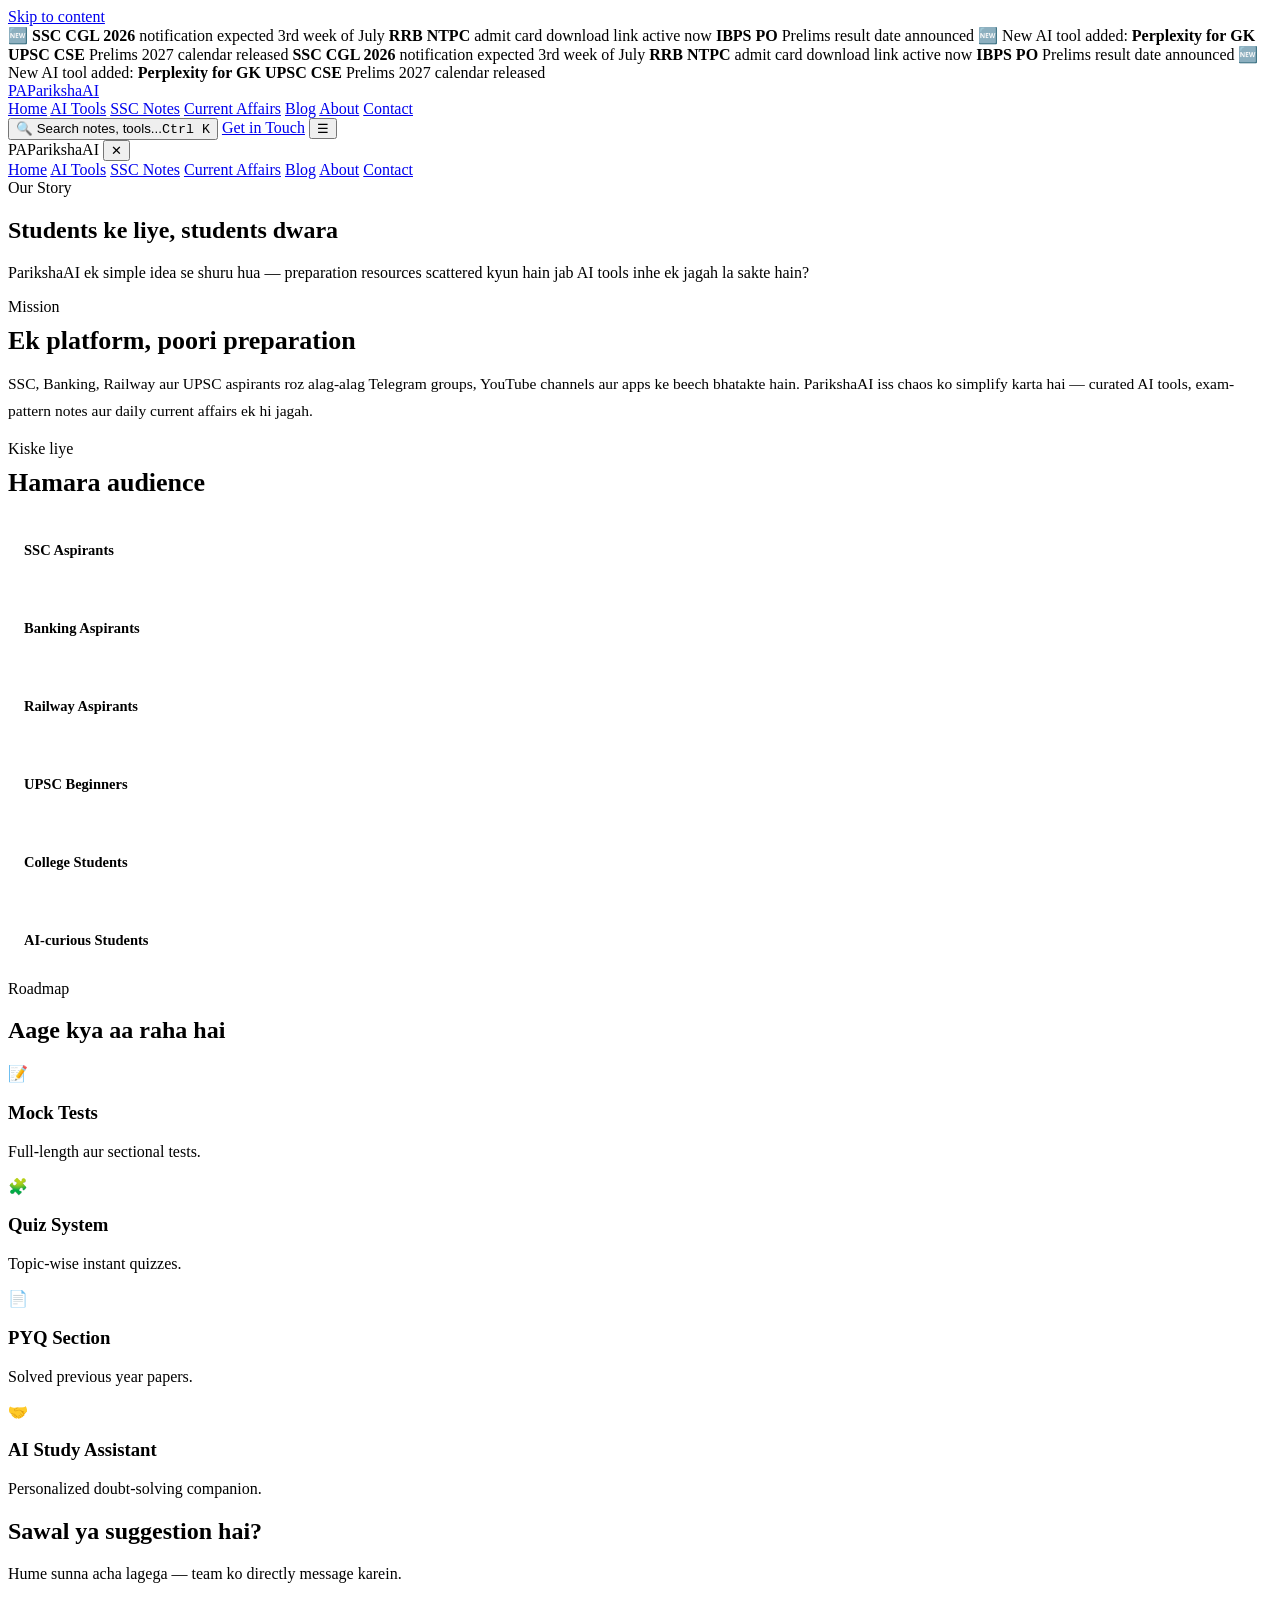
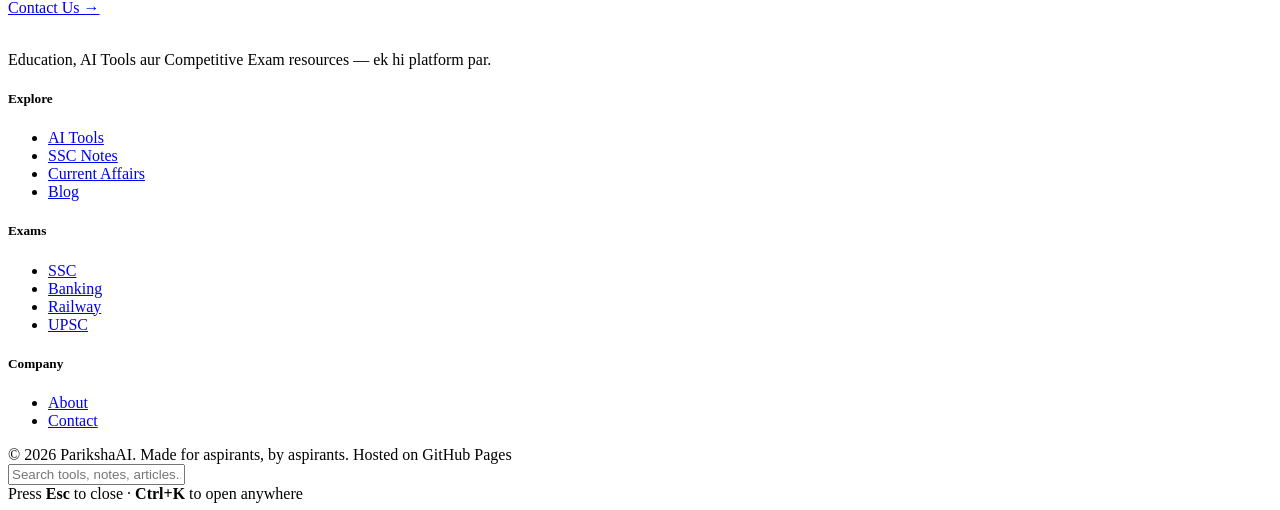
==== about.html @ e22d0820 "Add files via upload" ====
<!doctype html>
<html lang="en">
<head>
<meta charset="UTF-8">
<meta name="viewport" content="width=device-width, initial-scale=1.0">
<title>About — ParikshaAI</title>
<meta name="description" content="ParikshaAI ke baare me — mission, target audience aur roadmap.">
<link rel="preconnect" href="https://fonts.googleapis.com">
<link href="https://fonts.googleapis.com/css2?family=Space+Grotesk:wght@500;600;700&family=Inter:wght@400;500;600;700&family=JetBrains+Mono:wght@400;500;600&display=swap" rel="stylesheet">
<link rel="stylesheet" href="css/style.css">
</head>
<body>
<a href="#main" class="skip-link">Skip to content</a>

<div class="ticker" aria-label="Exam alerts ticker">
  <div class="ticker-track">
    <span class="ticker-item tag-new">🆕 <b>SSC CGL 2026</b> notification expected 3rd week of July</span>
    <span class="ticker-item"><b>RRB NTPC</b> admit card download link active now</span>
    <span class="ticker-item"><b>IBPS PO</b> Prelims result date announced</span>
    <span class="ticker-item tag-new">🆕 New AI tool added: <b>Perplexity for GK</b></span>
    <span class="ticker-item"><b>UPSC CSE</b> Prelims 2027 calendar released</span>
    <span class="ticker-item"><b>SSC CGL 2026</b> notification expected 3rd week of July</span>
    <span class="ticker-item"><b>RRB NTPC</b> admit card download link active now</span>
    <span class="ticker-item"><b>IBPS PO</b> Prelims result date announced</span>
    <span class="ticker-item tag-new">🆕 New AI tool added: <b>Perplexity for GK</b></span>
    <span class="ticker-item"><b>UPSC CSE</b> Prelims 2027 calendar released</span>
  </div>
</div>

<header class="site-header">
  <nav class="nav">
    <a href="index.html" class="brand"><span class="brand-mark">PA</span>ParikshaAI</a>
    <div class="nav-links">
      <a href="index.html">Home</a>
      <a href="ai-tools.html">AI Tools</a>
      <a href="notes.html">SSC Notes</a>
      <a href="current-affairs.html">Current Affairs</a>
      <a href="blog.html">Blog</a>
      <a href="about.html" class="active">About</a>
      <a href="contact.html">Contact</a>
    </div>
    <div class="nav-actions">
      <button class="search-trigger" data-search-open>🔍 Search notes, tools...<kbd>Ctrl K</kbd></button>
      <a href="contact.html" class="btn btn-primary">Get in Touch</a>
      <button class="menu-toggle" aria-label="Open menu">☰</button>
    </div>
  </nav>
</header>

<div class="mobile-drawer">
  <div class="mobile-drawer-head">
    <span class="brand"><span class="brand-mark">PA</span>ParikshaAI</span>
    <button class="mobile-drawer-close btn btn-ghost" aria-label="Close menu">✕</button>
  </div>
  <a href="index.html">Home</a>
  <a href="ai-tools.html">AI Tools</a>
  <a href="notes.html">SSC Notes</a>
  <a href="current-affairs.html">Current Affairs</a>
  <a href="blog.html">Blog</a>
  <a href="about.html">About</a>
  <a href="contact.html">Contact</a>
</div>

<main id="main">
  <section class="page-hero">
    <div class="wrap">
      <div class="eyebrow">Our Story</div>
      <h1>Students ke liye, students dwara</h1>
      <p>ParikshaAI ek simple idea se shuru hua — preparation resources scattered kyun hain jab AI tools inhe ek jagah la sakte hain?</p>
    </div>
  </section>

  <section class="section">
    <div class="wrap">
      <div class="grid grid-2" style="align-items:flex-start;">
        <div>
          <div class="eyebrow">Mission</div>
          <h2 style="margin:10px 0 14px; font-size:26px;">Ek platform, poori preparation</h2>
          <p style="color:var(--ink-60); line-height:1.7; font-size:15.5px;">
            SSC, Banking, Railway aur UPSC aspirants roz alag-alag Telegram groups, YouTube channels aur apps ke beech bhatakte hain. ParikshaAI iss chaos ko simplify karta hai — curated AI tools, exam-pattern notes aur daily current affairs ek hi jagah.
          </p>
        </div>
        <div>
          <div class="eyebrow">Kiske liye</div>
          <h2 style="margin:10px 0 14px; font-size:26px;">Hamara audience</h2>
          <div class="grid grid-2" style="gap:12px;">
            <div class="card" style="padding:16px;"><h3 style="font-size:14.5px;">SSC Aspirants</h3></div>
            <div class="card" style="padding:16px;"><h3 style="font-size:14.5px;">Banking Aspirants</h3></div>
            <div class="card" style="padding:16px;"><h3 style="font-size:14.5px;">Railway Aspirants</h3></div>
            <div class="card" style="padding:16px;"><h3 style="font-size:14.5px;">UPSC Beginners</h3></div>
            <div class="card" style="padding:16px;"><h3 style="font-size:14.5px;">College Students</h3></div>
            <div class="card" style="padding:16px;"><h3 style="font-size:14.5px;">AI-curious Students</h3></div>
          </div>
        </div>
      </div>
    </div>
  </section>

  <section class="section section-alt">
    <div class="wrap">
      <div class="section-head">
        <div>
          <div class="eyebrow">Roadmap</div>
          <h2>Aage kya aa raha hai</h2>
        </div>
      </div>
      <div class="grid grid-4">
        <div class="card"><div class="card-icon">📝</div><h3>Mock Tests</h3><p>Full-length aur sectional tests.</p></div>
        <div class="card"><div class="card-icon">🧩</div><h3>Quiz System</h3><p>Topic-wise instant quizzes.</p></div>
        <div class="card"><div class="card-icon">📄</div><h3>PYQ Section</h3><p>Solved previous year papers.</p></div>
        <div class="card"><div class="card-icon">🤝</div><h3>AI Study Assistant</h3><p>Personalized doubt-solving companion.</p></div>
      </div>
    </div>
  </section>

  <section class="section-tight">
    <div class="wrap">
      <div class="cta-band">
        <div>
          <h2>Sawal ya suggestion hai?</h2>
          <p>Hume sunna acha lagega — team ko directly message karein.</p>
        </div>
        <a href="contact.html" class="btn btn-primary">Contact Us →</a>
      </div>
    </div>
  </section>
</main>

<footer class="site-footer">
  <div class="wrap">
    <div class="footer-grid">
      <div class="footer-brand">
        <span class="brand" style="color:#fff;"><span class="brand-mark">PA</span>ParikshaAI</span>
        <p>Education, AI Tools aur Competitive Exam resources — ek hi platform par.</p>
      </div>
      <div><h5>Explore</h5><ul>
        <li><a href="ai-tools.html">AI Tools</a></li>
        <li><a href="notes.html">SSC Notes</a></li>
        <li><a href="current-affairs.html">Current Affairs</a></li>
        <li><a href="blog.html">Blog</a></li>
      </ul></div>
      <div><h5>Exams</h5><ul>
        <li><a href="notes.html">SSC</a></li>
        <li><a href="notes.html">Banking</a></li>
        <li><a href="notes.html">Railway</a></li>
        <li><a href="notes.html">UPSC</a></li>
      </ul></div>
      <div><h5>Company</h5><ul>
        <li><a href="about.html">About</a></li>
        <li><a href="contact.html">Contact</a></li>
      </ul></div>
    </div>
    <div class="footer-bottom">
      <span>© 2026 ParikshaAI. Made for aspirants, by aspirants.</span>
      <span>Hosted on GitHub Pages</span>
    </div>
  </div>
</footer>

<div class="search-modal">
  <div class="search-box">
    <input type="text" placeholder="Search tools, notes, articles..." aria-label="Search">
    <div class="search-results"></div>
    <div class="search-hint">Press <strong>Esc</strong> to close · <strong>Ctrl+K</strong> to open anywhere</div>
    <button class="search-close" style="display:none;">close</button>
  </div>
</div>

<script src="js/main.js"></script>
</body>
</html>
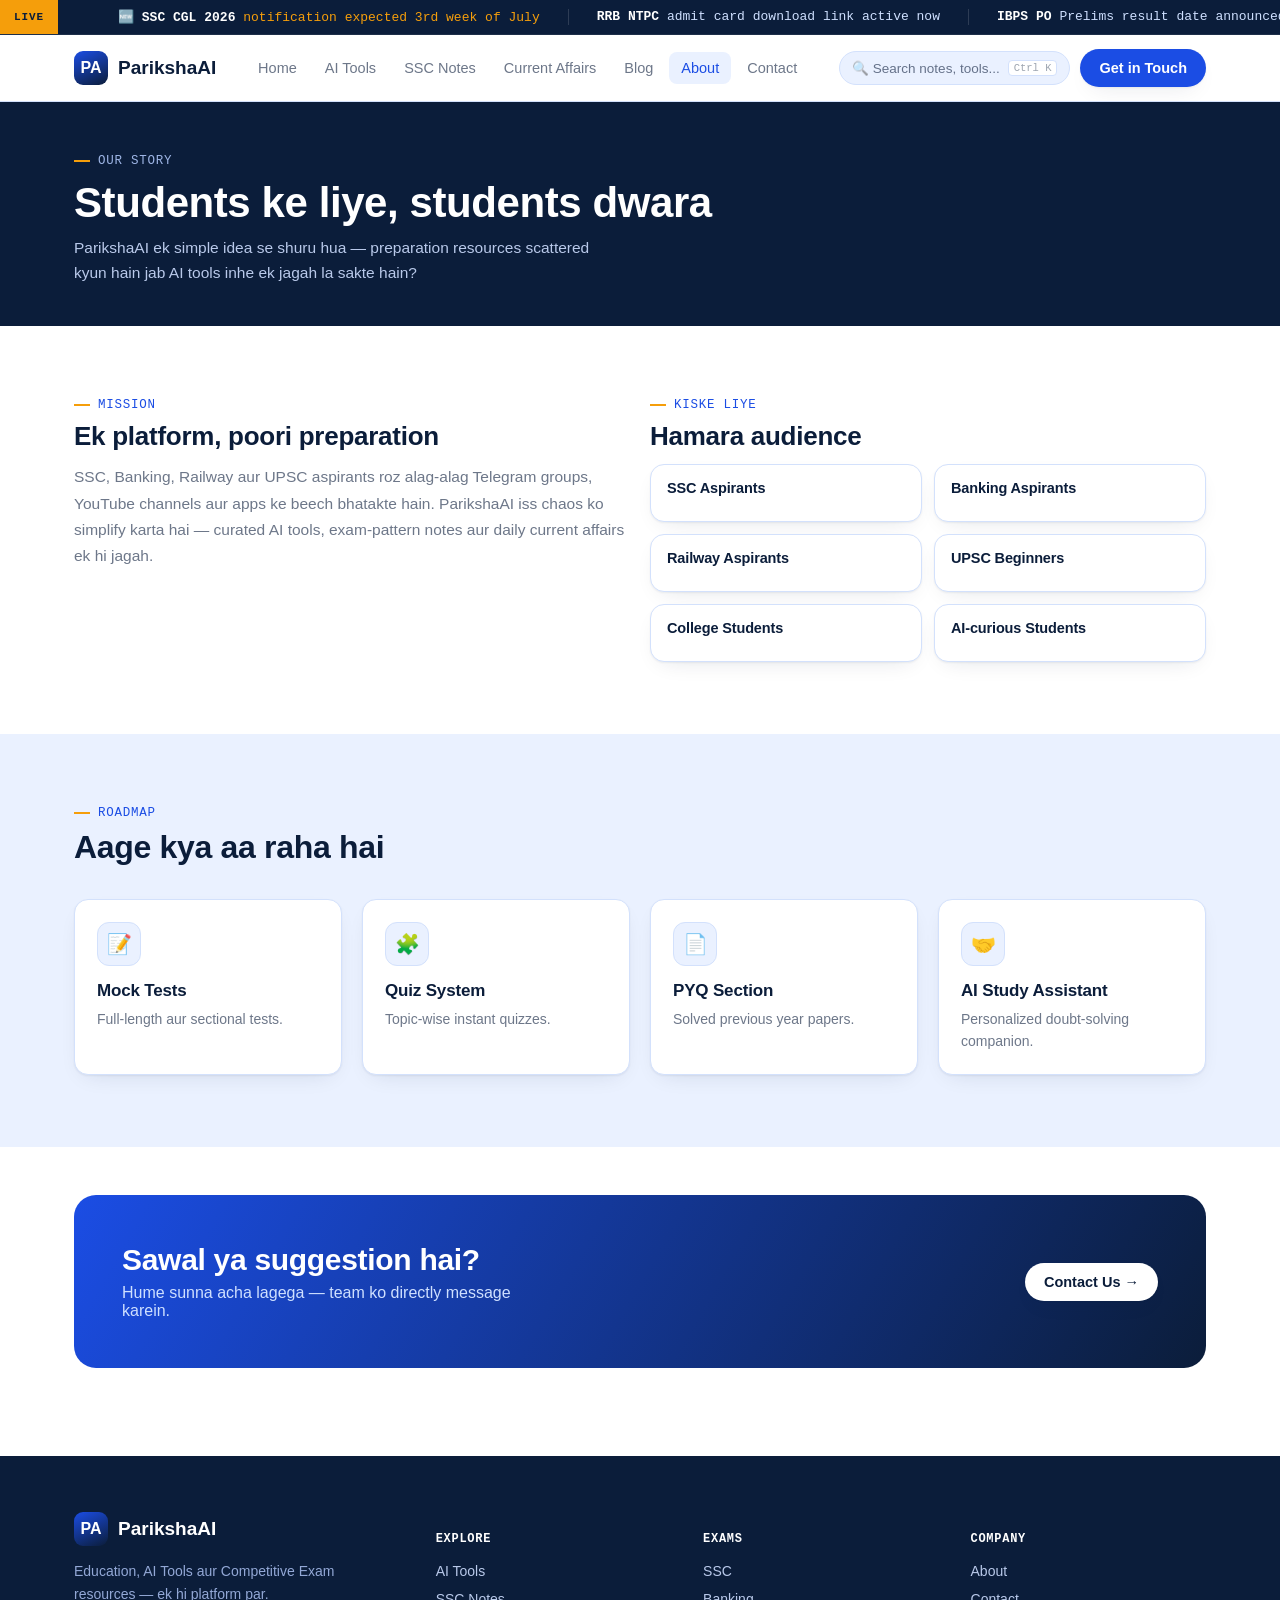
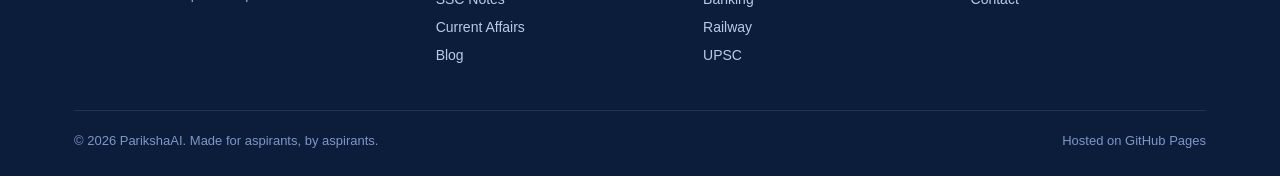
==== commit 3d4f8e14: "Add files via upload" ====
--- a/about.html
+++ b/about.html
@@ -7,7 +7,7 @@
 <meta name="description" content="ParikshaAI ke baare me — mission, target audience aur roadmap.">
 <link rel="preconnect" href="https://fonts.googleapis.com">
 <link href="https://fonts.googleapis.com/css2?family=Space+Grotesk:wght@500;600;700&family=Inter:wght@400;500;600;700&family=JetBrains+Mono:wght@400;500;600&display=swap" rel="stylesheet">
-<link rel="stylesheet" href="css/style.css">
+<link rel="stylesheet" href="style.css">
 </head>
 <body>
 <a href="#main" class="skip-link">Skip to content</a>
@@ -166,6 +166,6 @@
   </div>
 </div>
 
-<script src="js/main.js"></script>
+<script src="main.js"></script>
 </body>
 </html>
--- a/style.css
+++ b/style.css
@@ -0,0 +1,541 @@
+/* ================================================
+   PARIKSHA.AI — Design System
+   Palette: Ink Navy / Exam Blue / Sky Tint / Success / Amber
+   Type: Space Grotesk (display) + Inter (body) + JetBrains Mono (data)
+   ================================================ */
+
+:root{
+  --ink:        #0B1D3A;
+  --ink-soft:   #12294F;
+  --blue:       #1B4DE4;
+  --blue-deep:  #143BB3;
+  --sky:        #EAF1FF;
+  --sky-line:   #D3E1FC;
+  --paper:      #FFFFFF;
+  --success:    #16A34A;
+  --success-bg: #E9F9EF;
+  --amber:      #F59E0B;
+  --amber-bg:   #FEF3DD;
+  --ink-60:     rgba(11,29,58,.60);
+  --ink-40:     rgba(11,29,58,.40);
+
+  --f-display: 'Space Grotesk', sans-serif;
+  --f-body: 'Inter', sans-serif;
+  --f-mono: 'JetBrains Mono', monospace;
+
+  --radius: 14px;
+  --radius-sm: 8px;
+  --shadow-card: 0 1px 2px rgba(11,29,58,.06), 0 8px 24px -12px rgba(11,29,58,.16);
+  --shadow-hover: 0 4px 10px rgba(11,29,58,.08), 0 20px 40px -16px rgba(27,77,228,.28);
+  --maxw: 1180px;
+}
+
+*,*::before,*::after{ box-sizing: border-box; }
+html{ scroll-behavior: smooth; }
+body{
+  margin:0;
+  font-family: var(--f-body);
+  color: var(--ink);
+  background: var(--paper);
+  -webkit-font-smoothing: antialiased;
+}
+img{ max-width:100%; display:block; }
+a{ color: inherit; text-decoration:none; }
+ul{ margin:0; padding:0; list-style:none; }
+h1,h2,h3,h4{ font-family: var(--f-display); margin:0; line-height:1.1; letter-spacing:-0.01em; }
+p{ margin:0; }
+button{ font-family: inherit; cursor:pointer; }
+
+:focus-visible{
+  outline: 2px solid var(--blue);
+  outline-offset: 3px;
+  border-radius: 4px;
+}
+
+.wrap{
+  max-width: var(--maxw);
+  margin: 0 auto;
+  padding: 0 24px;
+}
+
+.eyebrow{
+  font-family: var(--f-mono);
+  font-size: 12.5px;
+  letter-spacing: .06em;
+  text-transform: uppercase;
+  color: var(--blue);
+  display:flex;
+  align-items:center;
+  gap:8px;
+}
+.eyebrow::before{
+  content:"";
+  width:16px; height:2px;
+  background: var(--amber);
+  display:inline-block;
+}
+
+/* ---------- Skip link ---------- */
+.skip-link{
+  position:absolute; left:-999px; top:0;
+  background:var(--ink); color:#fff; padding:10px 16px; border-radius:0 0 8px 0; z-index:200;
+}
+.skip-link:focus{ left:0; }
+
+/* ---------- Ticker (signature element) ---------- */
+.ticker{
+  background: var(--ink);
+  color: #cfe0ff;
+  overflow:hidden;
+  position:relative;
+  border-bottom: 1px solid rgba(255,255,255,.08);
+}
+.ticker::before{
+  content:"LIVE";
+  position:absolute; left:0; top:0; bottom:0;
+  display:flex; align-items:center;
+  padding: 0 14px;
+  font-family: var(--f-mono);
+  font-size:11px;
+  letter-spacing:.08em;
+  background: var(--amber);
+  color: var(--ink);
+  font-weight:700;
+  z-index:2;
+}
+.ticker-track{
+  display:flex;
+  width:max-content;
+  padding: 9px 0 9px 90px;
+  animation: scroll-ticker 38s linear infinite;
+}
+.ticker:hover .ticker-track{ animation-play-state: paused; }
+.ticker-item{
+  font-family: var(--f-mono);
+  font-size: 13px;
+  white-space:nowrap;
+  padding: 0 28px;
+  border-right: 1px solid rgba(255,255,255,.14);
+}
+.ticker-item b{ color:#fff; font-weight:600; }
+.ticker-item.tag-new{ color: var(--amber); }
+@keyframes scroll-ticker{
+  from{ transform: translateX(0); }
+  to{ transform: translateX(-50%); }
+}
+@media (prefers-reduced-motion: reduce){
+  .ticker-track{ animation: none; overflow-x:auto; }
+}
+
+/* ---------- Header / Nav ---------- */
+.site-header{
+  position: sticky; top:0; z-index:100;
+  background: rgba(255,255,255,.92);
+  backdrop-filter: blur(10px);
+  border-bottom: 1px solid var(--sky-line);
+}
+.nav{
+  display:flex; align-items:center; justify-content:space-between;
+  padding: 14px 24px;
+  max-width: var(--maxw);
+  margin: 0 auto;
+  gap: 20px;
+}
+.brand{
+  display:flex; align-items:center; gap:10px;
+  font-family: var(--f-display);
+  font-weight:700;
+  font-size: 19px;
+  color: var(--ink);
+}
+.brand-mark{
+  width:34px; height:34px;
+  border-radius: 9px;
+  background: linear-gradient(155deg, var(--blue), var(--ink));
+  display:flex; align-items:center; justify-content:center;
+  color:#fff; font-size:16px; font-weight:700;
+  flex-shrink:0;
+}
+.nav-links{
+  display:flex; align-items:center; gap: 4px;
+  font-size: 14.5px;
+  font-weight:500;
+}
+.nav-links a{
+  padding: 8px 12px;
+  border-radius: 8px;
+  color: var(--ink-60);
+  transition: color .15s, background .15s;
+}
+.nav-links a:hover{ color: var(--blue); background: var(--sky); }
+.nav-links a.active{ color: var(--blue); background: var(--sky); }
+
+.nav-actions{ display:flex; align-items:center; gap:10px; }
+.search-trigger{
+  display:flex; align-items:center; gap:8px;
+  background: var(--sky);
+  border: 1px solid var(--sky-line);
+  padding: 8px 12px;
+  border-radius: 999px;
+  color: var(--ink-60);
+  font-size: 13.5px;
+  min-width: 180px;
+}
+.search-trigger kbd{
+  font-family: var(--f-mono);
+  font-size: 10.5px;
+  background: #fff;
+  border: 1px solid var(--sky-line);
+  border-radius: 4px;
+  padding: 1px 5px;
+  margin-left: auto;
+  color: var(--ink-40);
+}
+.btn{
+  display:inline-flex; align-items:center; justify-content:center; gap:8px;
+  font-weight:600; font-size:14.5px;
+  padding: 10px 18px;
+  border-radius: 999px;
+  border: 1px solid transparent;
+  transition: transform .15s, box-shadow .15s, background .15s;
+}
+.btn-primary{ background: var(--blue); color:#fff; box-shadow: var(--shadow-card); }
+.btn-primary:hover{ background: var(--blue-deep); transform: translateY(-1px); box-shadow: var(--shadow-hover); }
+.btn-ghost{ background: transparent; color: var(--ink); border-color: var(--sky-line); }
+.btn-ghost:hover{ background: var(--sky); }
+.btn-block{ width:100%; }
+
+.menu-toggle{
+  display:none;
+  background:none; border:none; color:var(--ink);
+  width:38px; height:38px; align-items:center; justify-content:center;
+  border-radius: 8px;
+}
+.menu-toggle:hover{ background: var(--sky); }
+
+/* ---------- Hero ---------- */
+.hero{
+  background:
+    radial-gradient(900px 420px at 82% -10%, rgba(27,77,228,.10), transparent 60%),
+    var(--sky);
+  border-bottom: 1px solid var(--sky-line);
+  padding: 64px 0 56px;
+  position:relative;
+  overflow:hidden;
+}
+.hero-grid{
+  display:grid;
+  grid-template-columns: 1.1fr .9fr;
+  gap: 48px;
+  align-items:center;
+}
+.hero h1{
+  font-size: clamp(32px, 4.6vw, 52px);
+  margin: 14px 0 18px;
+  color: var(--ink);
+}
+.hero h1 em{
+  font-style: normal;
+  color: var(--blue);
+  position:relative;
+}
+.hero p.lead{
+  font-size: 17px;
+  line-height:1.65;
+  color: var(--ink-60);
+  max-width: 52ch;
+  margin-bottom: 26px;
+}
+.hero-cta{ display:flex; gap:12px; flex-wrap:wrap; margin-bottom: 30px; }
+.hero-trust{
+  display:flex; gap:22px; flex-wrap:wrap;
+  font-size: 13px; color: var(--ink-60);
+}
+.hero-trust strong{
+  font-family: var(--f-mono);
+  color: var(--ink);
+  display:block;
+  font-size: 20px;
+}
+
+/* Dashboard-style hero panel (signature) */
+.hero-panel{
+  background: var(--ink);
+  border-radius: 20px;
+  padding: 22px;
+  box-shadow: 0 24px 60px -20px rgba(11,29,58,.45);
+  color: #fff;
+  position:relative;
+}
+.hero-panel-head{
+  display:flex; justify-content:space-between; align-items:center;
+  margin-bottom: 16px;
+  font-family: var(--f-mono);
+  font-size:12px;
+  color: #9fb6e6;
+}
+.hero-panel-head .dot{
+  width:8px; height:8px; border-radius:50%;
+  background: var(--success);
+  display:inline-block; margin-right:6px;
+  box-shadow: 0 0 0 4px rgba(22,163,74,.2);
+}
+.panel-row{
+  display:flex; justify-content:space-between; align-items:center;
+  padding: 12px 4px;
+  border-top: 1px solid rgba(255,255,255,.08);
+  font-size: 14px;
+}
+.panel-row:first-of-type{ border-top:none; }
+.panel-row .name{ display:flex; align-items:center; gap:10px; color:#fff; }
+.panel-row .name .ic{
+  width:30px; height:30px; border-radius:8px;
+  background: rgba(255,255,255,.08);
+  display:flex; align-items:center; justify-content:center;
+  font-size:14px;
+}
+.panel-row .val{ font-family: var(--f-mono); color:#9fb6e6; font-size:12.5px; }
+.pill{
+  font-family: var(--f-mono);
+  font-size: 10.5px;
+  padding: 3px 8px;
+  border-radius: 999px;
+  background: var(--success-bg);
+  color: var(--success);
+}
+.pill.amber{ background: var(--amber-bg); color:#a15c00; }
+
+/* ---------- Section shell ---------- */
+.section{ padding: 72px 0; }
+.section-tight{ padding: 48px 0; }
+.section-alt{ background: var(--sky); }
+.section-head{
+  display:flex; justify-content:space-between; align-items:flex-end;
+  gap: 24px; margin-bottom: 34px; flex-wrap:wrap;
+}
+.section-head h2{
+  font-size: clamp(24px, 3vw, 32px);
+  margin-top: 10px;
+}
+.section-head p{ color: var(--ink-60); max-width:56ch; margin-top:8px; }
+.section-link{
+  font-weight:600; font-size:14px; color:var(--blue);
+  display:flex; align-items:center; gap:6px; white-space:nowrap;
+}
+.section-link:hover{ text-decoration: underline; }
+
+/* ---------- Cards ---------- */
+.grid{ display:grid; gap: 20px; }
+.grid-4{ grid-template-columns: repeat(4, 1fr); }
+.grid-3{ grid-template-columns: repeat(3, 1fr); }
+.grid-2{ grid-template-columns: repeat(2, 1fr); }
+
+.card{
+  background: var(--paper);
+  border: 1px solid var(--sky-line);
+  border-radius: var(--radius);
+  padding: 22px;
+  box-shadow: var(--shadow-card);
+  transition: transform .18s, box-shadow .18s, border-color .18s;
+  display:flex; flex-direction:column;
+  height:100%;
+}
+.card:hover{ transform: translateY(-3px); box-shadow: var(--shadow-hover); border-color: transparent; }
+.card-icon{
+  width:44px; height:44px; border-radius:12px;
+  background: var(--sky);
+  display:flex; align-items:center; justify-content:center;
+  font-size:20px; margin-bottom:16px;
+  border: 1px solid var(--sky-line);
+}
+.card h3{ font-size:17px; margin-bottom:8px; }
+.card p{ color: var(--ink-60); font-size:14px; line-height:1.55; flex-grow:1; }
+.card-foot{
+  display:flex; align-items:center; justify-content:space-between;
+  margin-top:18px; padding-top:14px; border-top:1px solid var(--sky-line);
+}
+.tag{
+  font-family: var(--f-mono);
+  font-size: 10.5px;
+  letter-spacing:.03em;
+  padding: 4px 9px;
+  border-radius: 999px;
+  background: var(--sky);
+  color: var(--blue);
+  border: 1px solid var(--sky-line);
+}
+.tag.free{ background: var(--success-bg); color: var(--success); border-color: transparent; }
+.tag.new{ background: var(--amber-bg); color:#a15c00; border-color:transparent; }
+.card-arrow{ color: var(--ink-40); font-size:16px; transition: transform .15s, color .15s; }
+.card:hover .card-arrow{ transform: translateX(3px); color: var(--blue); }
+
+/* Stats strip */
+.stats{
+  display:grid; grid-template-columns: repeat(4,1fr);
+  border: 1px solid var(--sky-line);
+  border-radius: var(--radius);
+  overflow:hidden;
+}
+.stat{
+  padding: 24px; text-align:center;
+  border-right: 1px solid var(--sky-line);
+  background: var(--paper);
+}
+.stat:last-child{ border-right:none; }
+.stat strong{
+  display:block; font-family: var(--f-display); font-size: 30px; color: var(--blue);
+}
+.stat span{ font-size:12.5px; color: var(--ink-60); }
+
+/* Filter bar (used in directories) */
+.filter-bar{
+  display:flex; gap:10px; flex-wrap:wrap; margin-bottom: 28px;
+}
+.chip{
+  font-size: 13.5px; font-weight:600;
+  padding: 8px 16px;
+  border-radius: 999px;
+  border: 1px solid var(--sky-line);
+  background: var(--paper);
+  color: var(--ink-60);
+}
+.chip.active{ background: var(--ink); color:#fff; border-color: var(--ink); }
+.chip:hover:not(.active){ border-color: var(--blue); color: var(--blue); }
+
+/* Page hero (interior pages) */
+.page-hero{
+  background: var(--ink);
+  color:#fff;
+  padding: 52px 0 40px;
+}
+.page-hero .eyebrow{ color:#9fb6e6; }
+.page-hero .eyebrow::before{ background: var(--amber); }
+.page-hero h1{ color:#fff; font-size: clamp(28px,4vw,42px); margin: 12px 0 10px; }
+.page-hero p{ color:#b9c9ea; max-width: 60ch; font-size:15.5px; line-height:1.6; }
+
+/* List row (notes / current affairs) */
+.list{ display:flex; flex-direction:column; gap:0; border:1px solid var(--sky-line); border-radius: var(--radius); overflow:hidden; }
+.list-row{
+  display:flex; align-items:center; gap:18px;
+  padding: 18px 22px;
+  border-top: 1px solid var(--sky-line);
+  background: var(--paper);
+  transition: background .15s;
+}
+.list-row:first-child{ border-top:none; }
+.list-row:hover{ background: var(--sky); }
+.list-date{
+  font-family: var(--f-mono); font-size:12px; color: var(--ink-40);
+  width: 80px; flex-shrink:0;
+}
+.list-body{ flex-grow:1; min-width:0; }
+.list-body h4{ font-size:15.5px; margin-bottom:4px; }
+.list-body p{ font-size:13px; color:var(--ink-60); }
+.list-meta{ display:flex; gap:8px; flex-shrink:0; }
+
+/* Newsletter / CTA band */
+.cta-band{
+  background: linear-gradient(120deg, var(--blue), var(--ink));
+  border-radius: 22px;
+  padding: 48px;
+  color:#fff;
+  display:flex; align-items:center; justify-content:space-between; gap:32px;
+  flex-wrap:wrap;
+}
+.cta-band h2{ font-size: clamp(22px,3vw,30px); margin-bottom:8px; }
+.cta-band p{ color:#cfe0ff; max-width:48ch; }
+.cta-band .btn-primary{ background:#fff; color:var(--ink); }
+.cta-band .btn-primary:hover{ background:#eaf1ff; }
+
+/* Form */
+.form-card{
+  background:#fff; border:1px solid var(--sky-line); border-radius: var(--radius);
+  padding: 30px; box-shadow: var(--shadow-card);
+}
+.field{ margin-bottom:18px; }
+.field label{ display:block; font-size:13.5px; font-weight:600; margin-bottom:7px; }
+.field input, .field textarea, .field select{
+  width:100%; padding: 12px 14px;
+  border:1px solid var(--sky-line); border-radius: 10px;
+  font-family: var(--f-body); font-size:14.5px;
+  background: var(--sky);
+  color: var(--ink);
+}
+.field textarea{ resize: vertical; min-height:120px; }
+.field input:focus, .field textarea:focus, .field select:focus{
+  outline: 2px solid var(--blue); outline-offset:1px; background:#fff;
+}
+
+/* Footer */
+.site-footer{
+  background: var(--ink); color:#b9c9ea;
+  padding: 56px 0 28px; margin-top: 40px;
+}
+.footer-grid{
+  display:grid; grid-template-columns: 1.4fr repeat(3, 1fr);
+  gap: 32px; padding-bottom: 36px; border-bottom: 1px solid rgba(255,255,255,.1);
+}
+.footer-grid h5{
+  color:#fff; font-family: var(--f-mono); font-size:12px; text-transform:uppercase; letter-spacing:.06em;
+  margin-bottom: 16px;
+}
+.footer-grid ul li{ margin-bottom:10px; }
+.footer-grid a{ font-size:14px; color:#b9c9ea; }
+.footer-grid a:hover{ color:#fff; }
+.footer-brand p{ font-size:14px; line-height:1.6; margin: 14px 0 0; max-width:34ch; color:#93a8d6; }
+.footer-bottom{
+  display:flex; justify-content:space-between; align-items:center;
+  padding-top: 22px; font-size:13px; color:#7f96c9; flex-wrap:wrap; gap:12px;
+}
+
+/* Search modal */
+.search-modal{
+  position:fixed; inset:0; background: rgba(11,29,58,.55);
+  display:none; align-items:flex-start; justify-content:center;
+  padding-top: 12vh; z-index: 200;
+}
+.search-modal.open{ display:flex; }
+.search-box{
+  background:#fff; width: min(560px, 92vw); border-radius: 16px;
+  box-shadow: 0 30px 80px rgba(11,29,58,.4); overflow:hidden;
+}
+.search-box input{
+  width:100%; border:none; padding: 20px 22px; font-size:16px;
+  font-family: var(--f-body); border-bottom: 1px solid var(--sky-line);
+}
+.search-box input:focus{ outline:none; }
+.search-results{ max-height: 320px; overflow-y:auto; padding: 8px; }
+.search-results .sr-item{ padding: 12px 14px; border-radius: 10px; font-size:14px; }
+.search-results .sr-item:hover{ background: var(--sky); }
+.search-hint{ padding: 14px 22px; font-size:12.5px; color: var(--ink-40); }
+
+/* Mobile */
+@media (max-width: 900px){
+  .hero-grid{ grid-template-columns: 1fr; }
+  .grid-4{ grid-template-columns: repeat(2,1fr); }
+  .grid-3{ grid-template-columns: repeat(2,1fr); }
+  .stats{ grid-template-columns: repeat(2,1fr); }
+  .stat:nth-child(2){ border-right:none; }
+  .stat{ border-bottom:1px solid var(--sky-line); }
+  .footer-grid{ grid-template-columns: 1fr 1fr; }
+}
+@media (max-width: 720px){
+  .nav-links, .search-trigger{ display:none; }
+  .menu-toggle{ display:flex; }
+  .grid-4, .grid-3, .grid-2{ grid-template-columns: 1fr; }
+  .cta-band{ flex-direction:column; align-items:flex-start; }
+  .footer-grid{ grid-template-columns: 1fr; }
+}
+
+/* Mobile nav drawer */
+.mobile-drawer{
+  position: fixed; inset:0; background:#fff; z-index:150;
+  transform: translateX(100%); transition: transform .25s ease;
+  padding: 20px 24px; overflow-y:auto;
+}
+.mobile-drawer.open{ transform: translateX(0); }
+.mobile-drawer-head{ display:flex; justify-content:space-between; align-items:center; margin-bottom:24px; }
+.mobile-drawer a{
+  display:block; padding: 14px 4px; font-size:17px; font-weight:600;
+  border-bottom: 1px solid var(--sky-line);
+}
